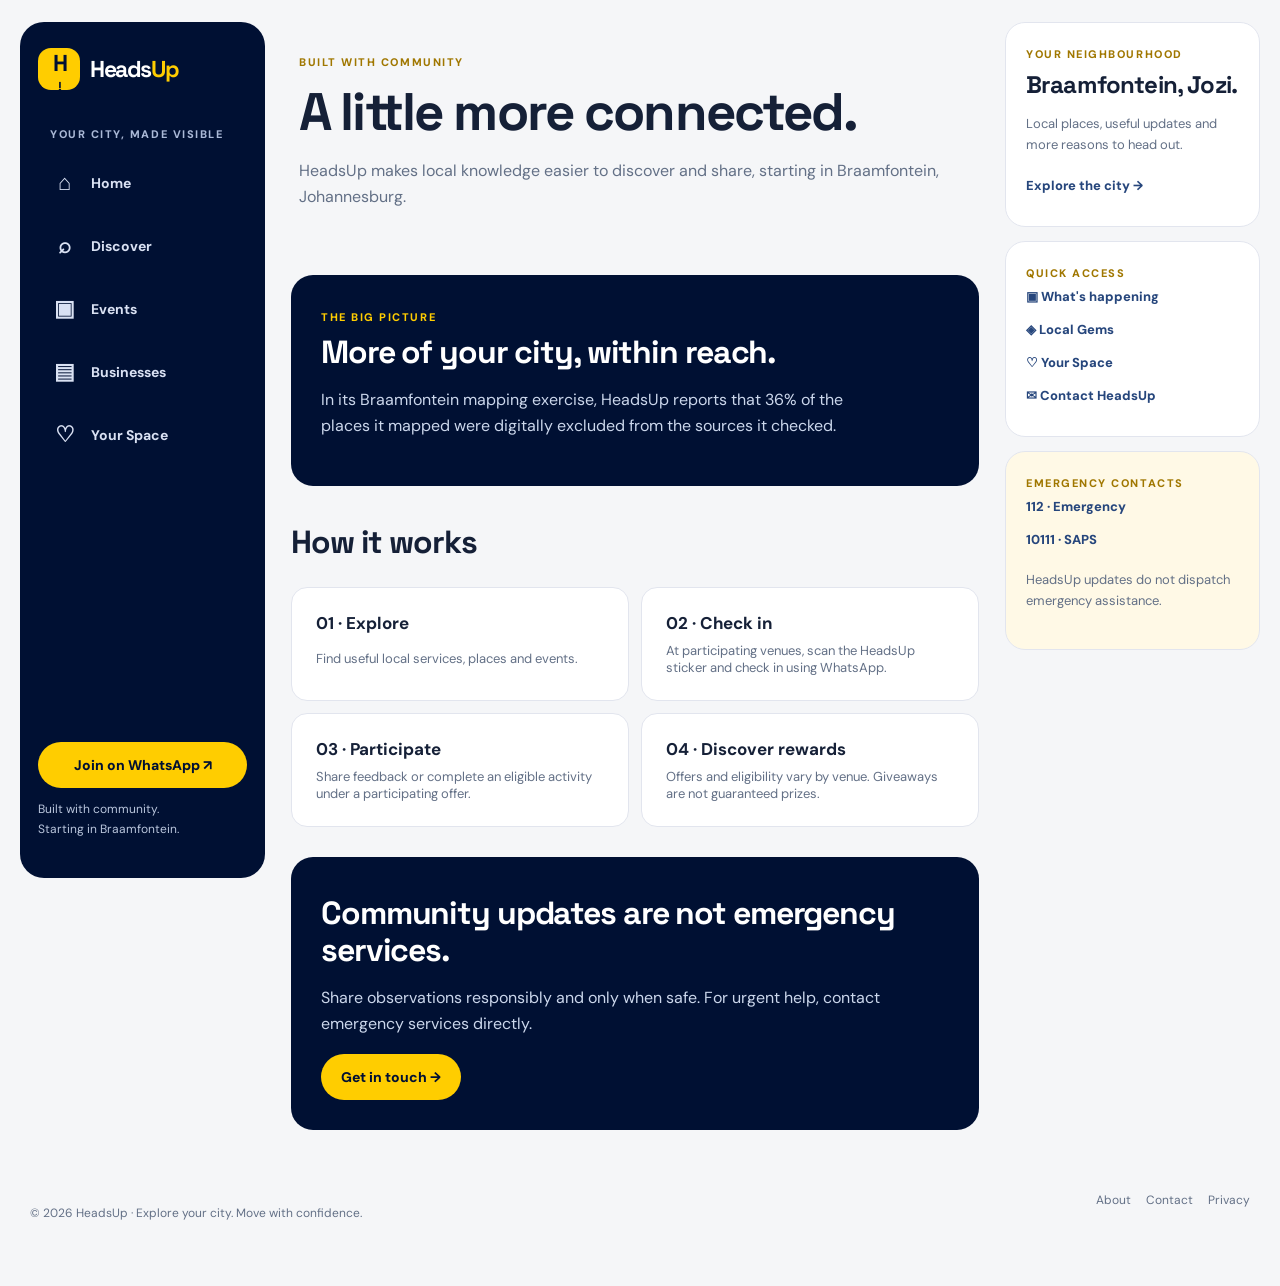
==== pages/about.html @ 60ba8fe4 "website initalisation" ====
<!doctype html><html lang="en-ZA"><head><meta charset="utf-8"><meta name="viewport" content="width=device-width,initial-scale=1,viewport-fit=cover"><meta name="theme-color" content="#001033"><meta name="description" content="HeadsUp community discovery in Braamfontein. Discover local places, events, specials and useful updates."><title>About · HeadsUp</title><link rel="stylesheet" href="../assets/css/styles.css"><link rel="manifest" href="../manifest.webmanifest"></head><body><header class="mobile-top"><a class="brand" href="../index.html"><span class="brand-mark">H<span>!</span></span><strong>Heads<span>Up</span></strong></a><a class="top-action" href="../pages/login.html">Sign in ↗</a></header><div class="app-shell"><aside class="sidebar"><a class="brand desktop-brand" href="../index.html"><span class="brand-mark">H<span>!</span></span><strong>Heads<span>Up</span></strong></a><p class="sidebar-label">YOUR CITY, MADE VISIBLE</p><nav class="side-nav"><a class="navitem " href="../index.html"><span class="navsym">⌂</span><span>Home</span></a><a class="navitem " href="../pages/discover.html"><span class="navsym">⌕</span><span>Discover</span></a><a class="navitem " href="../pages/events.html"><span class="navsym">▣</span><span>Events</span></a><a class="navitem " href="../pages/businesses.html"><span class="navsym">▤</span><span>Businesses</span></a><a class="navitem " href="../pages/favourites.html"><span class="navsym">♡</span><span>Your Space</span></a></nav><div class="sidebar-bottom"><a class="button yellow full" href="https://shr.pn/Website-Entry" target="_blank" rel="noopener">Join on WhatsApp ↗</a><p>Built with community.<br>Starting in Braamfontein.</p></div></aside><main class="main-content"><div class="page-heading"><span class="eyebrow">BUILT WITH COMMUNITY</span><h1>A little more connected.</h1><p>HeadsUp makes local knowledge easier to discover and share, starting in Braamfontein, Johannesburg.</p></div><div class="feature-panel"><span class="eyebrow">THE BIG PICTURE</span><h2>More of your city, within reach.</h2><p>In its Braamfontein mapping exercise, HeadsUp reports that 36% of the places it mapped were digitally excluded from the sources it checked.</p></div><div class="section-heading"><h2>How it works</h2></div><div class="tiles"><div><strong>01 · Explore</strong><span>Find useful local services, places and events.</span></div><div><strong>02 · Check in</strong><span>At participating venues, scan the HeadsUp sticker and check in using WhatsApp.</span></div><div><strong>03 · Participate</strong><span>Share feedback or complete an eligible activity under a participating offer.</span></div><div><strong>04 · Discover rewards</strong><span>Offers and eligibility vary by venue. Giveaways are not guaranteed prizes.</span></div></div><div class="feature-panel"><h2>Community updates are not emergency services.</h2><p>Share observations responsibly and only when safe. For urgent help, contact emergency services directly.</p><a class="button yellow" href="contact.html">Get in touch →</a></div></main><aside class="right-rail"><div class="rail-panel"><div class="rail-label">YOUR NEIGHBOURHOOD</div><h3>Braamfontein, Jozi.</h3><p>Local places, useful updates and more reasons to head out.</p><a href="../pages/discover.html">Explore the city →</a></div><div class="rail-panel"><div class="rail-label">QUICK ACCESS</div><a href="../pages/events.html">▣ What's happening</a><a href="../pages/businesses.html">◈ Local Gems</a><a href="../pages/favourites.html">♡ Your Space</a><a href="../pages/contact.html">✉ Contact HeadsUp</a></div><div class="rail-panel safety"><div class="rail-label">EMERGENCY CONTACTS</div><a href="tel:112">112 · Emergency</a><a href="tel:10111">10111 · SAPS</a><p>HeadsUp updates do not dispatch emergency assistance.</p></div></aside></div><footer class="site-footer"><p>© 2026 HeadsUp · Explore your city. Move with confidence.</p><div><a href="../pages/about.html">About</a><a href="../pages/contact.html">Contact</a><a href="https://www.notion.so/HeadsUp-Privacy-Policy-28924f808b7c8079958ee2883ee168be?source=copy_link" target="_blank" rel="noopener">Privacy</a></div></footer><nav class="bottom-nav" aria-label="Mobile navigation"><a class="" href="../index.html"><span>⌂</span><small>Home</small></a><a class="" href="../pages/discover.html"><span>⌕</span><small>Discover</small></a><a class="" href="../pages/events.html"><span>▣</span><small>Events</small></a><a class="" href="../pages/businesses.html"><span>▤</span><small>Businesses</small></a><a class="" href="../pages/favourites.html"><span>♡</span><small>Your Space</small></a></nav><script src="../assets/js/data.js" defer></script><script src="../assets/js/main.js" defer></script></body></html>
---- assets/css/styles.css ----
@import url('https://fonts.googleapis.com/css2?family=DM+Sans:wght@400;500;600;700&family=Space+Grotesk:wght@400;500;600;700&display=swap');
:root{--brand-primary:#001033;--brand-accent:#FFCD00;--font-heading:'Space Grotesk',sans-serif;--font-body:'DM Sans',sans-serif;--bg:#f5f6f8;--paper:#fff;--ink:#152037;--muted:#637086;--border:#e2e5ee;--radius:20px;--feed-max:780px}*{box-sizing:border-box}html{scroll-behavior:smooth}body{margin:0;background:var(--bg);color:var(--ink);font-family:var(--font-body)}a{color:inherit;text-decoration:none}button,input,textarea{font:inherit}button{cursor:pointer}h1,h2,h3{font-family:var(--font-heading);letter-spacing:-.035em}h1{font-size:clamp(2.4rem,5vw,4.4rem);line-height:1.08;margin:12px 0 18px}h2{font-size:clamp(1.45rem,2.6vw,2rem);line-height:1.16;margin:8px 0}h3{margin:8px 0}p{line-height:1.65}em{font-style:normal;color:#c38c00}.app-shell{display:grid;grid-template-columns:245px minmax(0,780px) 255px;gap:26px;max-width:1390px;margin:auto;padding:22px 20px;align-items:start}.sidebar,.right-rail{position:sticky;top:20px}.sidebar{background:var(--brand-primary);color:white;border-radius:24px;padding:26px 18px;min-height:calc(100vh - 44px);display:flex;flex-direction:column}.brand{display:flex;align-items:center;gap:10px;font-family:var(--font-heading);font-weight:700;font-size:23px;letter-spacing:-.06em}.brand strong span{color:var(--brand-accent)}.brand-mark{display:grid;place-items:center;width:42px;height:42px;border-radius:13px;background:var(--brand-accent);color:var(--brand-primary);font-size:23px;font-weight:800;letter-spacing:-.13em}.brand-mark span{font-size:13px}.sidebar-label,.eyebrow,.rail-label{font-size:11px;font-weight:800;letter-spacing:.14em;text-transform:uppercase}.sidebar-label{margin:35px 12px 12px;color:#aab9d7}.side-nav{display:grid;gap:8px}.navitem{display:flex;align-items:center;gap:13px;padding:13px;border-radius:13px;color:#d9e1f3;font-weight:700;font-size:14px}.navitem:hover,.navitem.active{background:#1d3155;color:white}.navsym{font-size:22px;min-width:27px;text-align:center}.sidebar-bottom{margin-top:auto}.sidebar-bottom p{color:#b9c6dd;font-size:12px}.button{display:inline-flex;align-items:center;justify-content:center;gap:8px;padding:13px 19px;border-radius:99px;font-weight:800;font-size:14px;border:1px solid transparent;max-width:100%;transition:transform .15s}.button:hover{transform:translateY(-2px)}.yellow{background:var(--brand-accent);color:var(--brand-primary)}.outline{border-color:#8796b8;color:inherit;background:transparent}.full{width:100%}.main-content{min-width:0}.page-intro{background:var(--brand-primary);color:white;border-radius:26px;padding:50px 42px;position:relative;overflow:hidden}.page-intro:after{content:'✳';position:absolute;right:-30px;top:-70px;font-size:260px;color:#ffffff0e;pointer-events:none}.page-intro>p{color:#d6dff1;max-width:560px}.page-intro .eyebrow{color:var(--brand-accent)}.page-intro em{color:var(--brand-accent)}.actions{display:flex;flex-wrap:wrap;gap:10px;margin-top:26px}.stats{display:grid;grid-template-columns:repeat(4,1fr);gap:10px;margin:14px 0 35px}.stats>div{background:white;border-radius:15px;padding:16px 10px;border:1px solid var(--border)}.stats strong{font:800 24px var(--font-heading);display:block}.stats span{font-size:11px;color:var(--muted)}.section-heading{display:flex;justify-content:space-between;align-items:end;gap:12px;margin:30px 0 18px}.section-heading a,.text-link,.rail-panel a{font-weight:800;font-size:13px;color:#26467c}.eyebrow{color:#a07700}.feed-grid{display:grid;grid-template-columns:repeat(2,minmax(0,1fr));gap:16px}.feed-card{background:white;border:1px solid var(--border);border-radius:var(--radius);overflow:hidden;box-shadow:0 5px 18px #0c1b3a08;min-width:0}.card-image{height:180px;position:relative;display:flex;align-items:center;justify-content:center;overflow:hidden}.art-0{background:linear-gradient(130deg,#c2d5ee,#476c9e)}.art-1{background:linear-gradient(120deg,#fae1a3,#cd893b)}.art-2{background:linear-gradient(135deg,#a7c9c0,#386a72)}.art-3{background:linear-gradient(130deg,#d8c8e3,#735e9e)}.image-monogram{font-size:120px;opacity:.2;color:white}.pill{position:absolute;bottom:12px;left:12px;background:#fffefa;color:var(--brand-primary);border-radius:99px;padding:7px 12px;font-size:11px;font-weight:800}.card-body{padding:19px}.card-body h3{font-size:20px;line-height:1.2}.card-body p{font-size:13px;color:var(--muted)}.card-actions{display:flex;align-items:center;justify-content:space-between;gap:8px;margin-top:15px}.link-button{background:var(--brand-primary);color:white;padding:10px 13px;border-radius:99px;font-size:12px;font-weight:800}.save-btn{border:1px solid var(--border);background:white;padding:10px;border-radius:99px;font-size:12px;font-weight:700}.feature-panel{margin:30px 0;background:var(--brand-primary);color:white;border-radius:22px;padding:30px}.feature-panel .eyebrow{color:var(--brand-accent)}.feature-panel p{color:#cbd7ec;max-width:560px}.tiles{display:grid;grid-template-columns:1fr 1fr;gap:12px}.tiles>a,.tiles>div{padding:24px;background:white;border-radius:16px;border:1px solid var(--border);display:grid;gap:8px}.tiles strong{font-size:17px}.tiles span{color:var(--muted);font-size:13px}.page-heading{padding:28px 8px 18px}.page-heading h1{font-size:clamp(2.2rem,5vw,3.3rem)}.page-heading p{color:var(--muted);max-width:650px}.search-row{display:flex;align-items:center;gap:12px;margin:20px 0}.search-input{display:flex;align-items:center;gap:12px;padding:13px 18px;background:white;border:1px solid var(--border);border-radius:16px;flex:1;font-size:23px}.search-input input{outline:none;border:none;width:100%;min-width:0;font-size:14px}.search-count{font-size:12px;color:var(--muted)}.chips{display:flex;gap:9px;overflow-x:auto;padding-bottom:15px;margin-bottom:10px}.chip{border:1px solid var(--border);background:white;color:var(--ink);font-size:13px;font-weight:800;padding:10px 16px;border-radius:99px;white-space:nowrap}.chip.active{background:var(--brand-primary);color:white}.right-rail{display:grid;gap:14px}.rail-panel{padding:24px 20px;border:1px solid var(--border);background:white;border-radius:20px}.rail-panel h3{font-size:24px}.rail-panel p{color:var(--muted);font-size:13px}.rail-panel a{display:block;padding:8px 0}.rail-label{color:#a07700}.rail-panel.safety{background:#fff9e6}.empty-state{text-align:center;background:white;border:1px solid var(--border);border-radius:24px;padding:70px 25px;margin-top:20px}.empty-state .button,.empty-state .text-link{margin:10px}.empty-icon{font-size:70px;color:#dfb420}.auth-wrap{min-height:75vh;display:grid;place-items:center}.auth-card{width:min(100%,480px);padding:40px;background:white;border-radius:25px;border:1px solid var(--border)}.auth-card h1{font-size:32px}.auth-card p,.auth-card small{color:var(--muted)}.auth-card form{display:grid;gap:13px;margin:30px 0}.auth-card label,.form-panel label{font-size:13px;font-weight:800}.phone-field{display:flex;border:1px solid var(--border);border-radius:10px;overflow:hidden;align-items:center}.phone-field span{padding:12px;background:#f1f3f7}.phone-field input{border:0;min-width:0;flex:1;padding:12px;outline:none}.contact-layout{display:grid;grid-template-columns:1.5fr 1fr;gap:20px}.form-panel,.contact-aside{background:white;border-radius:20px;padding:25px;border:1px solid var(--border)}.form-panel form{display:grid;gap:18px}.form-panel label{display:grid;gap:7px}.form-panel input,.form-panel textarea{border:1px solid var(--border);border-radius:10px;padding:13px;width:100%}.contact-aside p{color:var(--muted)}.contact-aside>a{display:flex;margin-top:20px}.form-status{font-size:13px;color:#43516b}.site-footer{max-width:1390px;margin:auto;padding:10px 30px 50px;display:flex;justify-content:space-between;gap:15px;font-size:12px;color:var(--muted)}.site-footer a{margin-left:15px}.mobile-top,.bottom-nav{display:none}[hidden]{display:none!important}@media(max-width:1200px){.app-shell{grid-template-columns:210px minmax(0,1fr)}.right-rail{display:none}}@media(max-width:760px){.app-shell{display:block;padding:0 0 85px}.sidebar{display:none}.mobile-top{display:flex;align-items:center;justify-content:space-between;background:white;padding:12px 17px;border-bottom:1px solid var(--border);position:sticky;top:0;z-index:20}.mobile-top .brand{font-size:21px}.mobile-top .brand-mark{width:35px;height:35px;font-size:18px}.top-action{font-size:12px;font-weight:800;color:#1c3a66}.main-content{padding:0 14px}.page-intro{padding:36px 23px;border-radius:0 0 20px 20px;margin:0 -14px}.page-intro h1{font-size:43px}.stats{grid-template-columns:repeat(2,1fr)}.feed-grid{grid-template-columns:1fr}.card-image{height:210px}.right-rail{display:none}.bottom-nav{display:flex;position:fixed;bottom:0;left:0;right:0;background:white;border-top:1px solid var(--border);padding:9px 5px max(9px,env(safe-area-inset-bottom));z-index:30;justify-content:space-around;box-shadow:0 -6px 28px #0010330c}.bottom-nav a{display:flex;flex-direction:column;align-items:center;gap:4px;min-width:56px;color:#6e7890}.bottom-nav a span{font-size:23px;line-height:24px}.bottom-nav a small{font-size:10px;font-weight:800}.bottom-nav a.active{color:var(--brand-primary)}.bottom-nav a.active span{color:#a17700}.site-footer{padding:24px 16px 110px;display:block}.site-footer a{margin:0 14px 0 0}.contact-layout{grid-template-columns:1fr}.tiles{grid-template-columns:1fr}.section-heading{align-items:start}.section-heading h2{font-size:22px}}@media(max-width:380px){.page-intro h1{font-size:35px}.card-image{height:175px}.page-intro{padding:26px 20px}.stats strong{font-size:22px}}
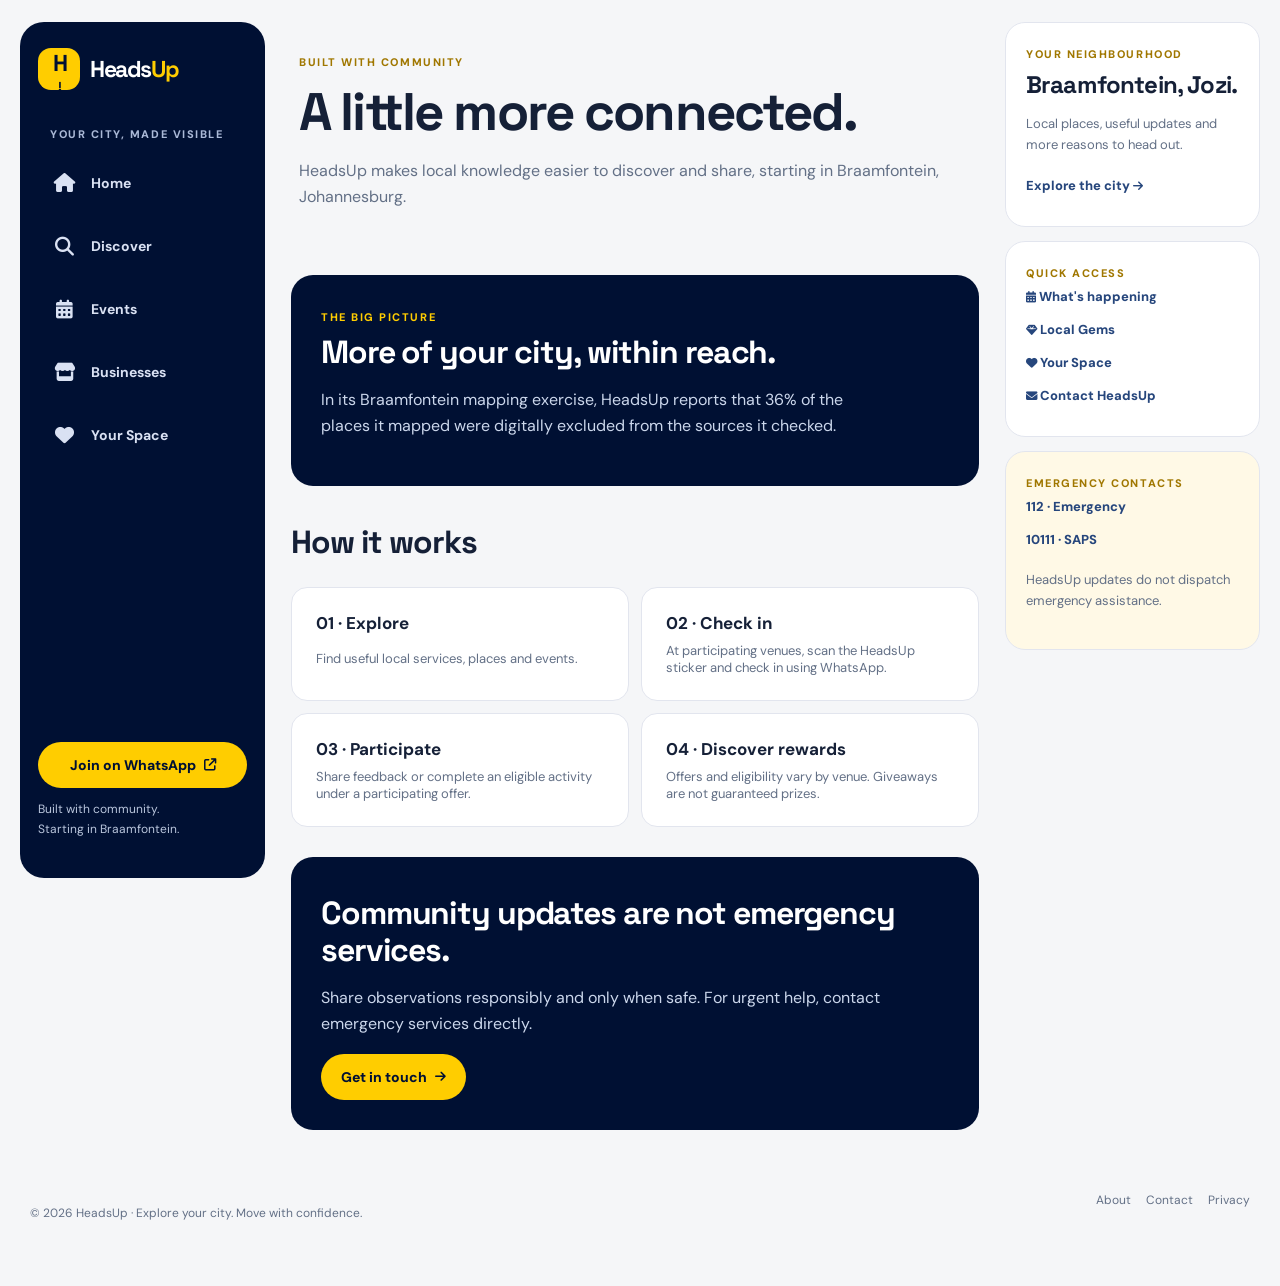
==== commit 485c1f51: "update icons on website for mobile" ====
--- a/pages/about.html
+++ b/pages/about.html
@@ -1 +1 @@
-<!doctype html><html lang="en-ZA"><head><meta charset="utf-8"><meta name="viewport" content="width=device-width,initial-scale=1,viewport-fit=cover"><meta name="theme-color" content="#001033"><meta name="description" content="HeadsUp community discovery in Braamfontein. Discover local places, events, specials and useful updates."><title>About · HeadsUp</title><link rel="stylesheet" href="../assets/css/styles.css"><link rel="manifest" href="../manifest.webmanifest"></head><body><header class="mobile-top"><a class="brand" href="../index.html"><span class="brand-mark">H<span>!</span></span><strong>Heads<span>Up</span></strong></a><a class="top-action" href="../pages/login.html">Sign in ↗</a></header><div class="app-shell"><aside class="sidebar"><a class="brand desktop-brand" href="../index.html"><span class="brand-mark">H<span>!</span></span><strong>Heads<span>Up</span></strong></a><p class="sidebar-label">YOUR CITY, MADE VISIBLE</p><nav class="side-nav"><a class="navitem " href="../index.html"><span class="navsym">⌂</span><span>Home</span></a><a class="navitem " href="../pages/discover.html"><span class="navsym">⌕</span><span>Discover</span></a><a class="navitem " href="../pages/events.html"><span class="navsym">▣</span><span>Events</span></a><a class="navitem " href="../pages/businesses.html"><span class="navsym">▤</span><span>Businesses</span></a><a class="navitem " href="../pages/favourites.html"><span class="navsym">♡</span><span>Your Space</span></a></nav><div class="sidebar-bottom"><a class="button yellow full" href="https://shr.pn/Website-Entry" target="_blank" rel="noopener">Join on WhatsApp ↗</a><p>Built with community.<br>Starting in Braamfontein.</p></div></aside><main class="main-content"><div class="page-heading"><span class="eyebrow">BUILT WITH COMMUNITY</span><h1>A little more connected.</h1><p>HeadsUp makes local knowledge easier to discover and share, starting in Braamfontein, Johannesburg.</p></div><div class="feature-panel"><span class="eyebrow">THE BIG PICTURE</span><h2>More of your city, within reach.</h2><p>In its Braamfontein mapping exercise, HeadsUp reports that 36% of the places it mapped were digitally excluded from the sources it checked.</p></div><div class="section-heading"><h2>How it works</h2></div><div class="tiles"><div><strong>01 · Explore</strong><span>Find useful local services, places and events.</span></div><div><strong>02 · Check in</strong><span>At participating venues, scan the HeadsUp sticker and check in using WhatsApp.</span></div><div><strong>03 · Participate</strong><span>Share feedback or complete an eligible activity under a participating offer.</span></div><div><strong>04 · Discover rewards</strong><span>Offers and eligibility vary by venue. Giveaways are not guaranteed prizes.</span></div></div><div class="feature-panel"><h2>Community updates are not emergency services.</h2><p>Share observations responsibly and only when safe. For urgent help, contact emergency services directly.</p><a class="button yellow" href="contact.html">Get in touch →</a></div></main><aside class="right-rail"><div class="rail-panel"><div class="rail-label">YOUR NEIGHBOURHOOD</div><h3>Braamfontein, Jozi.</h3><p>Local places, useful updates and more reasons to head out.</p><a href="../pages/discover.html">Explore the city →</a></div><div class="rail-panel"><div class="rail-label">QUICK ACCESS</div><a href="../pages/events.html">▣ What's happening</a><a href="../pages/businesses.html">◈ Local Gems</a><a href="../pages/favourites.html">♡ Your Space</a><a href="../pages/contact.html">✉ Contact HeadsUp</a></div><div class="rail-panel safety"><div class="rail-label">EMERGENCY CONTACTS</div><a href="tel:112">112 · Emergency</a><a href="tel:10111">10111 · SAPS</a><p>HeadsUp updates do not dispatch emergency assistance.</p></div></aside></div><footer class="site-footer"><p>© 2026 HeadsUp · Explore your city. Move with confidence.</p><div><a href="../pages/about.html">About</a><a href="../pages/contact.html">Contact</a><a href="https://www.notion.so/HeadsUp-Privacy-Policy-28924f808b7c8079958ee2883ee168be?source=copy_link" target="_blank" rel="noopener">Privacy</a></div></footer><nav class="bottom-nav" aria-label="Mobile navigation"><a class="" href="../index.html"><span>⌂</span><small>Home</small></a><a class="" href="../pages/discover.html"><span>⌕</span><small>Discover</small></a><a class="" href="../pages/events.html"><span>▣</span><small>Events</small></a><a class="" href="../pages/businesses.html"><span>▤</span><small>Businesses</small></a><a class="" href="../pages/favourites.html"><span>♡</span><small>Your Space</small></a></nav><script src="../assets/js/data.js" defer></script><script src="../assets/js/main.js" defer></script></body></html>+<!doctype html><html lang="en-ZA"><head><meta charset="utf-8"><meta name="viewport" content="width=device-width,initial-scale=1,viewport-fit=cover"><meta name="theme-color" content="#001033"><meta name="description" content="HeadsUp community discovery in Braamfontein. Discover local places, events, specials and useful updates."><title>About · HeadsUp</title><link rel="stylesheet" href="../assets/css/styles.css"><link rel="manifest" href="../manifest.webmanifest"><link rel="stylesheet" href="https://cdnjs.cloudflare.com/ajax/libs/font-awesome/6.7.2/css/all.min.css"></head><body><header class="mobile-top"><a class="brand" href="../index.html"><span class="brand-mark">H<span>!</span></span><strong>Heads<span>Up</span></strong></a><a class="top-action" href="../pages/login.html">Sign in <i class="fa-solid fa-arrow-up-right-from-square" aria-hidden="true"></i></a></header><div class="app-shell"><aside class="sidebar"><a class="brand desktop-brand" href="../index.html"><span class="brand-mark">H<span>!</span></span><strong>Heads<span>Up</span></strong></a><p class="sidebar-label">YOUR CITY, MADE VISIBLE</p><nav class="side-nav"><a class="navitem " href="../index.html"><span class="navsym"><i class="fa-solid fa-house" aria-hidden="true"></i></span><span>Home</span></a><a class="navitem " href="../pages/discover.html"><span class="navsym"><i class="fa-solid fa-magnifying-glass" aria-hidden="true"></i></span><span>Discover</span></a><a class="navitem " href="../pages/events.html"><span class="navsym"><i class="fa-solid fa-calendar-days" aria-hidden="true"></i></span><span>Events</span></a><a class="navitem " href="../pages/businesses.html"><span class="navsym"><i class="fa-solid fa-store" aria-hidden="true"></i></span><span>Businesses</span></a><a class="navitem " href="../pages/favourites.html"><span class="navsym"><i class="fa-solid fa-heart" aria-hidden="true"></i></span><span>Your Space</span></a></nav><div class="sidebar-bottom"><a class="button yellow full" href="https://shr.pn/Website-Entry" target="_blank" rel="noopener">Join on WhatsApp <i class="fa-solid fa-arrow-up-right-from-square" aria-hidden="true"></i></a><p>Built with community.<br>Starting in Braamfontein.</p></div></aside><main class="main-content"><div class="page-heading"><span class="eyebrow">BUILT WITH COMMUNITY</span><h1>A little more connected.</h1><p>HeadsUp makes local knowledge easier to discover and share, starting in Braamfontein, Johannesburg.</p></div><div class="feature-panel"><span class="eyebrow">THE BIG PICTURE</span><h2>More of your city, within reach.</h2><p>In its Braamfontein mapping exercise, HeadsUp reports that 36% of the places it mapped were digitally excluded from the sources it checked.</p></div><div class="section-heading"><h2>How it works</h2></div><div class="tiles"><div><strong>01 · Explore</strong><span>Find useful local services, places and events.</span></div><div><strong>02 · Check in</strong><span>At participating venues, scan the HeadsUp sticker and check in using WhatsApp.</span></div><div><strong>03 · Participate</strong><span>Share feedback or complete an eligible activity under a participating offer.</span></div><div><strong>04 · Discover rewards</strong><span>Offers and eligibility vary by venue. Giveaways are not guaranteed prizes.</span></div></div><div class="feature-panel"><h2>Community updates are not emergency services.</h2><p>Share observations responsibly and only when safe. For urgent help, contact emergency services directly.</p><a class="button yellow" href="contact.html">Get in touch <i class="fa-solid fa-arrow-right" aria-hidden="true"></i></a></div></main><aside class="right-rail"><div class="rail-panel"><div class="rail-label">YOUR NEIGHBOURHOOD</div><h3>Braamfontein, Jozi.</h3><p>Local places, useful updates and more reasons to head out.</p><a href="../pages/discover.html">Explore the city <i class="fa-solid fa-arrow-right" aria-hidden="true"></i></a></div><div class="rail-panel"><div class="rail-label">QUICK ACCESS</div><a href="../pages/events.html"><i class="fa-solid fa-calendar-days" aria-hidden="true"></i> What's happening</a><a href="../pages/businesses.html"><i class="fa-solid fa-gem" aria-hidden="true"></i> Local Gems</a><a href="../pages/favourites.html"><i class="fa-solid fa-heart" aria-hidden="true"></i> Your Space</a><a href="../pages/contact.html"><i class="fa-solid fa-envelope" aria-hidden="true"></i> Contact HeadsUp</a></div><div class="rail-panel safety"><div class="rail-label">EMERGENCY CONTACTS</div><a href="tel:112">112 · Emergency</a><a href="tel:10111">10111 · SAPS</a><p>HeadsUp updates do not dispatch emergency assistance.</p></div></aside></div><footer class="site-footer"><p>© 2026 HeadsUp · Explore your city. Move with confidence.</p><div><a href="../pages/about.html">About</a><a href="../pages/contact.html">Contact</a><a href="https://www.notion.so/HeadsUp-Privacy-Policy-28924f808b7c8079958ee2883ee168be?source=copy_link" target="_blank" rel="noopener">Privacy</a></div></footer><nav class="bottom-nav" aria-label="Mobile navigation"><a class="" href="../index.html"><span><i class="fa-solid fa-house" aria-hidden="true"></i></span><small>Home</small></a><a class="" href="../pages/discover.html"><span><i class="fa-solid fa-magnifying-glass" aria-hidden="true"></i></span><small>Discover</small></a><a class="" href="../pages/events.html"><span><i class="fa-solid fa-calendar-days" aria-hidden="true"></i></span><small>Events</small></a><a class="" href="../pages/businesses.html"><span><i class="fa-solid fa-store" aria-hidden="true"></i></span><small>Businesses</small></a><a class="" href="../pages/favourites.html"><span><i class="fa-solid fa-heart" aria-hidden="true"></i></span><small>Your Space</small></a></nav><script src="../assets/js/data.js" defer></script><script src="../assets/js/main.js" defer></script></body></html>
--- a/assets/css/styles.css
+++ b/assets/css/styles.css
@@ -1,2 +1,6 @@
 @import url('https://fonts.googleapis.com/css2?family=DM+Sans:wght@400;500;600;700&family=Space+Grotesk:wght@400;500;600;700&display=swap');
-:root{--brand-primary:#001033;--brand-accent:#FFCD00;--font-heading:'Space Grotesk',sans-serif;--font-body:'DM Sans',sans-serif;--bg:#f5f6f8;--paper:#fff;--ink:#152037;--muted:#637086;--border:#e2e5ee;--radius:20px;--feed-max:780px}*{box-sizing:border-box}html{scroll-behavior:smooth}body{margin:0;background:var(--bg);color:var(--ink);font-family:var(--font-body)}a{color:inherit;text-decoration:none}button,input,textarea{font:inherit}button{cursor:pointer}h1,h2,h3{font-family:var(--font-heading);letter-spacing:-.035em}h1{font-size:clamp(2.4rem,5vw,4.4rem);line-height:1.08;margin:12px 0 18px}h2{font-size:clamp(1.45rem,2.6vw,2rem);line-height:1.16;margin:8px 0}h3{margin:8px 0}p{line-height:1.65}em{font-style:normal;color:#c38c00}.app-shell{display:grid;grid-template-columns:245px minmax(0,780px) 255px;gap:26px;max-width:1390px;margin:auto;padding:22px 20px;align-items:start}.sidebar,.right-rail{position:sticky;top:20px}.sidebar{background:var(--brand-primary);color:white;border-radius:24px;padding:26px 18px;min-height:calc(100vh - 44px);display:flex;flex-direction:column}.brand{display:flex;align-items:center;gap:10px;font-family:var(--font-heading);font-weight:700;font-size:23px;letter-spacing:-.06em}.brand strong span{color:var(--brand-accent)}.brand-mark{display:grid;place-items:center;width:42px;height:42px;border-radius:13px;background:var(--brand-accent);color:var(--brand-primary);font-size:23px;font-weight:800;letter-spacing:-.13em}.brand-mark span{font-size:13px}.sidebar-label,.eyebrow,.rail-label{font-size:11px;font-weight:800;letter-spacing:.14em;text-transform:uppercase}.sidebar-label{margin:35px 12px 12px;color:#aab9d7}.side-nav{display:grid;gap:8px}.navitem{display:flex;align-items:center;gap:13px;padding:13px;border-radius:13px;color:#d9e1f3;font-weight:700;font-size:14px}.navitem:hover,.navitem.active{background:#1d3155;color:white}.navsym{font-size:22px;min-width:27px;text-align:center}.sidebar-bottom{margin-top:auto}.sidebar-bottom p{color:#b9c6dd;font-size:12px}.button{display:inline-flex;align-items:center;justify-content:center;gap:8px;padding:13px 19px;border-radius:99px;font-weight:800;font-size:14px;border:1px solid transparent;max-width:100%;transition:transform .15s}.button:hover{transform:translateY(-2px)}.yellow{background:var(--brand-accent);color:var(--brand-primary)}.outline{border-color:#8796b8;color:inherit;background:transparent}.full{width:100%}.main-content{min-width:0}.page-intro{background:var(--brand-primary);color:white;border-radius:26px;padding:50px 42px;position:relative;overflow:hidden}.page-intro:after{content:'✳';position:absolute;right:-30px;top:-70px;font-size:260px;color:#ffffff0e;pointer-events:none}.page-intro>p{color:#d6dff1;max-width:560px}.page-intro .eyebrow{color:var(--brand-accent)}.page-intro em{color:var(--brand-accent)}.actions{display:flex;flex-wrap:wrap;gap:10px;margin-top:26px}.stats{display:grid;grid-template-columns:repeat(4,1fr);gap:10px;margin:14px 0 35px}.stats>div{background:white;border-radius:15px;padding:16px 10px;border:1px solid var(--border)}.stats strong{font:800 24px var(--font-heading);display:block}.stats span{font-size:11px;color:var(--muted)}.section-heading{display:flex;justify-content:space-between;align-items:end;gap:12px;margin:30px 0 18px}.section-heading a,.text-link,.rail-panel a{font-weight:800;font-size:13px;color:#26467c}.eyebrow{color:#a07700}.feed-grid{display:grid;grid-template-columns:repeat(2,minmax(0,1fr));gap:16px}.feed-card{background:white;border:1px solid var(--border);border-radius:var(--radius);overflow:hidden;box-shadow:0 5px 18px #0c1b3a08;min-width:0}.card-image{height:180px;position:relative;display:flex;align-items:center;justify-content:center;overflow:hidden}.art-0{background:linear-gradient(130deg,#c2d5ee,#476c9e)}.art-1{background:linear-gradient(120deg,#fae1a3,#cd893b)}.art-2{background:linear-gradient(135deg,#a7c9c0,#386a72)}.art-3{background:linear-gradient(130deg,#d8c8e3,#735e9e)}.image-monogram{font-size:120px;opacity:.2;color:white}.pill{position:absolute;bottom:12px;left:12px;background:#fffefa;color:var(--brand-primary);border-radius:99px;padding:7px 12px;font-size:11px;font-weight:800}.card-body{padding:19px}.card-body h3{font-size:20px;line-height:1.2}.card-body p{font-size:13px;color:var(--muted)}.card-actions{display:flex;align-items:center;justify-content:space-between;gap:8px;margin-top:15px}.link-button{background:var(--brand-primary);color:white;padding:10px 13px;border-radius:99px;font-size:12px;font-weight:800}.save-btn{border:1px solid var(--border);background:white;padding:10px;border-radius:99px;font-size:12px;font-weight:700}.feature-panel{margin:30px 0;background:var(--brand-primary);color:white;border-radius:22px;padding:30px}.feature-panel .eyebrow{color:var(--brand-accent)}.feature-panel p{color:#cbd7ec;max-width:560px}.tiles{display:grid;grid-template-columns:1fr 1fr;gap:12px}.tiles>a,.tiles>div{padding:24px;background:white;border-radius:16px;border:1px solid var(--border);display:grid;gap:8px}.tiles strong{font-size:17px}.tiles span{color:var(--muted);font-size:13px}.page-heading{padding:28px 8px 18px}.page-heading h1{font-size:clamp(2.2rem,5vw,3.3rem)}.page-heading p{color:var(--muted);max-width:650px}.search-row{display:flex;align-items:center;gap:12px;margin:20px 0}.search-input{display:flex;align-items:center;gap:12px;padding:13px 18px;background:white;border:1px solid var(--border);border-radius:16px;flex:1;font-size:23px}.search-input input{outline:none;border:none;width:100%;min-width:0;font-size:14px}.search-count{font-size:12px;color:var(--muted)}.chips{display:flex;gap:9px;overflow-x:auto;padding-bottom:15px;margin-bottom:10px}.chip{border:1px solid var(--border);background:white;color:var(--ink);font-size:13px;font-weight:800;padding:10px 16px;border-radius:99px;white-space:nowrap}.chip.active{background:var(--brand-primary);color:white}.right-rail{display:grid;gap:14px}.rail-panel{padding:24px 20px;border:1px solid var(--border);background:white;border-radius:20px}.rail-panel h3{font-size:24px}.rail-panel p{color:var(--muted);font-size:13px}.rail-panel a{display:block;padding:8px 0}.rail-label{color:#a07700}.rail-panel.safety{background:#fff9e6}.empty-state{text-align:center;background:white;border:1px solid var(--border);border-radius:24px;padding:70px 25px;margin-top:20px}.empty-state .button,.empty-state .text-link{margin:10px}.empty-icon{font-size:70px;color:#dfb420}.auth-wrap{min-height:75vh;display:grid;place-items:center}.auth-card{width:min(100%,480px);padding:40px;background:white;border-radius:25px;border:1px solid var(--border)}.auth-card h1{font-size:32px}.auth-card p,.auth-card small{color:var(--muted)}.auth-card form{display:grid;gap:13px;margin:30px 0}.auth-card label,.form-panel label{font-size:13px;font-weight:800}.phone-field{display:flex;border:1px solid var(--border);border-radius:10px;overflow:hidden;align-items:center}.phone-field span{padding:12px;background:#f1f3f7}.phone-field input{border:0;min-width:0;flex:1;padding:12px;outline:none}.contact-layout{display:grid;grid-template-columns:1.5fr 1fr;gap:20px}.form-panel,.contact-aside{background:white;border-radius:20px;padding:25px;border:1px solid var(--border)}.form-panel form{display:grid;gap:18px}.form-panel label{display:grid;gap:7px}.form-panel input,.form-panel textarea{border:1px solid var(--border);border-radius:10px;padding:13px;width:100%}.contact-aside p{color:var(--muted)}.contact-aside>a{display:flex;margin-top:20px}.form-status{font-size:13px;color:#43516b}.site-footer{max-width:1390px;margin:auto;padding:10px 30px 50px;display:flex;justify-content:space-between;gap:15px;font-size:12px;color:var(--muted)}.site-footer a{margin-left:15px}.mobile-top,.bottom-nav{display:none}[hidden]{display:none!important}@media(max-width:1200px){.app-shell{grid-template-columns:210px minmax(0,1fr)}.right-rail{display:none}}@media(max-width:760px){.app-shell{display:block;padding:0 0 85px}.sidebar{display:none}.mobile-top{display:flex;align-items:center;justify-content:space-between;background:white;padding:12px 17px;border-bottom:1px solid var(--border);position:sticky;top:0;z-index:20}.mobile-top .brand{font-size:21px}.mobile-top .brand-mark{width:35px;height:35px;font-size:18px}.top-action{font-size:12px;font-weight:800;color:#1c3a66}.main-content{padding:0 14px}.page-intro{padding:36px 23px;border-radius:0 0 20px 20px;margin:0 -14px}.page-intro h1{font-size:43px}.stats{grid-template-columns:repeat(2,1fr)}.feed-grid{grid-template-columns:1fr}.card-image{height:210px}.right-rail{display:none}.bottom-nav{display:flex;position:fixed;bottom:0;left:0;right:0;background:white;border-top:1px solid var(--border);padding:9px 5px max(9px,env(safe-area-inset-bottom));z-index:30;justify-content:space-around;box-shadow:0 -6px 28px #0010330c}.bottom-nav a{display:flex;flex-direction:column;align-items:center;gap:4px;min-width:56px;color:#6e7890}.bottom-nav a span{font-size:23px;line-height:24px}.bottom-nav a small{font-size:10px;font-weight:800}.bottom-nav a.active{color:var(--brand-primary)}.bottom-nav a.active span{color:#a17700}.site-footer{padding:24px 16px 110px;display:block}.site-footer a{margin:0 14px 0 0}.contact-layout{grid-template-columns:1fr}.tiles{grid-template-columns:1fr}.section-heading{align-items:start}.section-heading h2{font-size:22px}}@media(max-width:380px){.page-intro h1{font-size:35px}.card-image{height:175px}.page-intro{padding:26px 20px}.stats strong{font-size:22px}}+:root{--brand-primary:#001033;--brand-accent:#FFCD00;--font-heading:'Space Grotesk',sans-serif;--font-body:'DM Sans',sans-serif;--bg:#f5f6f8;--paper:#fff;--ink:#152037;--muted:#637086;--border:#e2e5ee;--radius:20px;--feed-max:780px}*{box-sizing:border-box}html{scroll-behavior:smooth}body{margin:0;background:var(--bg);color:var(--ink);font-family:var(--font-body)}a{color:inherit;text-decoration:none}button,input,textarea{font:inherit}button{cursor:pointer}h1,h2,h3{font-family:var(--font-heading);letter-spacing:-.035em}h1{font-size:clamp(2.4rem,5vw,4.4rem);line-height:1.08;margin:12px 0 18px}h2{font-size:clamp(1.45rem,2.6vw,2rem);line-height:1.16;margin:8px 0}h3{margin:8px 0}p{line-height:1.65}em{font-style:normal;color:#c38c00}.app-shell{display:grid;grid-template-columns:245px minmax(0,780px) 255px;gap:26px;max-width:1390px;margin:auto;padding:22px 20px;align-items:start}.sidebar,.right-rail{position:sticky;top:20px}.sidebar{background:var(--brand-primary);color:white;border-radius:24px;padding:26px 18px;min-height:calc(100vh - 44px);display:flex;flex-direction:column}.brand{display:flex;align-items:center;gap:10px;font-family:var(--font-heading);font-weight:700;font-size:23px;letter-spacing:-.06em}.brand strong span{color:var(--brand-accent)}.brand-mark{display:grid;place-items:center;width:42px;height:42px;border-radius:13px;background:var(--brand-accent);color:var(--brand-primary);font-size:23px;font-weight:800;letter-spacing:-.13em}.brand-mark span{font-size:13px}.sidebar-label,.eyebrow,.rail-label{font-size:11px;font-weight:800;letter-spacing:.14em;text-transform:uppercase}.sidebar-label{margin:35px 12px 12px;color:#aab9d7}.side-nav{display:grid;gap:8px}.navitem{display:flex;align-items:center;gap:13px;padding:13px;border-radius:13px;color:#d9e1f3;font-weight:700;font-size:14px}.navitem:hover,.navitem.active{background:#1d3155;color:white}.navsym{font-size:22px;min-width:27px;text-align:center}.sidebar-bottom{margin-top:auto}.sidebar-bottom p{color:#b9c6dd;font-size:12px}.button{display:inline-flex;align-items:center;justify-content:center;gap:8px;padding:13px 19px;border-radius:99px;font-weight:800;font-size:14px;border:1px solid transparent;max-width:100%;transition:transform .15s}.button:hover{transform:translateY(-2px)}.yellow{background:var(--brand-accent);color:var(--brand-primary)}.outline{border-color:#8796b8;color:inherit;background:transparent}.full{width:100%}.main-content{min-width:0}.page-intro{background:var(--brand-primary);color:white;border-radius:26px;padding:50px 42px;position:relative;overflow:hidden}.page-intro:after{content:'';position:absolute;width:225px;height:225px;right:-115px;top:-115px;border:34px solid rgba(255,205,0,.10);border-radius:50%;pointer-events:none;z-index:0}.page-intro>*{position:relative;z-index:1}.page-intro>p{color:#d6dff1;max-width:560px}.page-intro .eyebrow{color:var(--brand-accent)}.page-intro em{color:var(--brand-accent)}.actions{display:flex;flex-wrap:wrap;gap:10px;margin-top:26px}.stats{display:grid;grid-template-columns:repeat(4,1fr);gap:10px;margin:14px 0 35px}.stats>div{background:white;border-radius:15px;padding:16px 10px;border:1px solid var(--border)}.stats strong{font:800 24px var(--font-heading);display:block}.stats span{font-size:11px;color:var(--muted)}.section-heading{display:flex;justify-content:space-between;align-items:end;gap:12px;margin:30px 0 18px}.section-heading a,.text-link,.rail-panel a{font-weight:800;font-size:13px;color:#26467c}.eyebrow{color:#a07700}.feed-grid{display:grid;grid-template-columns:repeat(2,minmax(0,1fr));gap:16px}.feed-card{background:white;border:1px solid var(--border);border-radius:var(--radius);overflow:hidden;box-shadow:0 5px 18px #0c1b3a08;min-width:0}.card-image{height:180px;position:relative;display:flex;align-items:center;justify-content:center;overflow:hidden}.art-0{background:linear-gradient(130deg,#c2d5ee,#476c9e)}.art-1{background:linear-gradient(120deg,#fae1a3,#cd893b)}.art-2{background:linear-gradient(135deg,#a7c9c0,#386a72)}.art-3{background:linear-gradient(130deg,#d8c8e3,#735e9e)}.image-monogram{font-size:120px;opacity:.2;color:white}.pill{position:absolute;bottom:12px;left:12px;background:#fffefa;color:var(--brand-primary);border-radius:99px;padding:7px 12px;font-size:11px;font-weight:800}.card-body{padding:19px}.card-body h3{font-size:20px;line-height:1.2}.card-body p{font-size:13px;color:var(--muted)}.card-actions{display:flex;align-items:center;justify-content:space-between;gap:8px;margin-top:15px}.link-button{background:var(--brand-primary);color:white;padding:10px 13px;border-radius:99px;font-size:12px;font-weight:800}.save-btn{border:1px solid var(--border);background:white;padding:10px;border-radius:99px;font-size:12px;font-weight:700}.feature-panel{margin:30px 0;background:var(--brand-primary);color:white;border-radius:22px;padding:30px}.feature-panel .eyebrow{color:var(--brand-accent)}.feature-panel p{color:#cbd7ec;max-width:560px}.tiles{display:grid;grid-template-columns:1fr 1fr;gap:12px}.tiles>a,.tiles>div{padding:24px;background:white;border-radius:16px;border:1px solid var(--border);display:grid;gap:8px}.tiles strong{font-size:17px}.tiles span{color:var(--muted);font-size:13px}.page-heading{padding:28px 8px 18px}.page-heading h1{font-size:clamp(2.2rem,5vw,3.3rem)}.page-heading p{color:var(--muted);max-width:650px}.search-row{display:flex;align-items:center;gap:12px;margin:20px 0}.search-input{display:flex;align-items:center;gap:12px;padding:13px 18px;background:white;border:1px solid var(--border);border-radius:16px;flex:1;font-size:23px}.search-input input{outline:none;border:none;width:100%;min-width:0;font-size:14px}.search-count{font-size:12px;color:var(--muted)}.chips{display:flex;gap:9px;overflow-x:auto;padding-bottom:15px;margin-bottom:10px}.chip{border:1px solid var(--border);background:white;color:var(--ink);font-size:13px;font-weight:800;padding:10px 16px;border-radius:99px;white-space:nowrap}.chip.active{background:var(--brand-primary);color:white}.right-rail{display:grid;gap:14px}.rail-panel{padding:24px 20px;border:1px solid var(--border);background:white;border-radius:20px}.rail-panel h3{font-size:24px}.rail-panel p{color:var(--muted);font-size:13px}.rail-panel a{display:block;padding:8px 0}.rail-label{color:#a07700}.rail-panel.safety{background:#fff9e6}.empty-state{text-align:center;background:white;border:1px solid var(--border);border-radius:24px;padding:70px 25px;margin-top:20px}.empty-state .button,.empty-state .text-link{margin:10px}.empty-icon{font-size:70px;color:#dfb420}.auth-wrap{min-height:75vh;display:grid;place-items:center}.auth-card{width:min(100%,480px);padding:40px;background:white;border-radius:25px;border:1px solid var(--border)}.auth-card h1{font-size:32px}.auth-card p,.auth-card small{color:var(--muted)}.auth-card form{display:grid;gap:13px;margin:30px 0}.auth-card label,.form-panel label{font-size:13px;font-weight:800}.phone-field{display:flex;border:1px solid var(--border);border-radius:10px;overflow:hidden;align-items:center}.phone-field span{padding:12px;background:#f1f3f7}.phone-field input{border:0;min-width:0;flex:1;padding:12px;outline:none}.contact-layout{display:grid;grid-template-columns:1.5fr 1fr;gap:20px}.form-panel,.contact-aside{background:white;border-radius:20px;padding:25px;border:1px solid var(--border)}.form-panel form{display:grid;gap:18px}.form-panel label{display:grid;gap:7px}.form-panel input,.form-panel textarea{border:1px solid var(--border);border-radius:10px;padding:13px;width:100%}.contact-aside p{color:var(--muted)}.contact-aside>a{display:flex;margin-top:20px}.form-status{font-size:13px;color:#43516b}.site-footer{max-width:1390px;margin:auto;padding:10px 30px 50px;display:flex;justify-content:space-between;gap:15px;font-size:12px;color:var(--muted)}.site-footer a{margin-left:15px}.mobile-top,.bottom-nav{display:none}[hidden]{display:none!important}@media(max-width:1200px){.app-shell{grid-template-columns:210px minmax(0,1fr)}.right-rail{display:none}}@media(max-width:760px){.app-shell{display:block;padding:0 0 85px}.sidebar{display:none}.mobile-top{display:flex;align-items:center;justify-content:space-between;background:white;padding:12px 17px;border-bottom:1px solid var(--border);position:sticky;top:0;z-index:20}.mobile-top .brand{font-size:21px}.mobile-top .brand-mark{width:35px;height:35px;font-size:18px}.top-action{font-size:12px;font-weight:800;color:#1c3a66}.main-content{padding:0 14px}.page-intro{padding:36px 23px;border-radius:0 0 20px 20px;margin:0 -14px}.page-intro h1{font-size:43px}.stats{grid-template-columns:repeat(2,1fr)}.feed-grid{grid-template-columns:1fr}.card-image{height:210px}.right-rail{display:none}.bottom-nav{display:flex;position:fixed;bottom:0;left:0;right:0;background:white;border-top:1px solid var(--border);padding:9px 5px max(9px,env(safe-area-inset-bottom));z-index:30;justify-content:space-around;box-shadow:0 -6px 28px #0010330c}.bottom-nav a{display:flex;flex-direction:column;align-items:center;gap:4px;min-width:56px;color:#6e7890}.bottom-nav a span{font-size:23px;line-height:24px}.bottom-nav a small{font-size:10px;font-weight:800}.bottom-nav a.active{color:var(--brand-primary)}.bottom-nav a.active span{color:#a17700}.site-footer{padding:24px 16px 110px;display:block}.site-footer a{margin:0 14px 0 0}.contact-layout{grid-template-columns:1fr}.tiles{grid-template-columns:1fr}.section-heading{align-items:start}.section-heading h2{font-size:22px}}@media(max-width:380px){.page-intro h1{font-size:35px}.card-image{height:175px}.page-intro{padding:26px 20px}.stats strong{font-size:22px}}
+/* Cross-platform icon consistency and mobile refinements */
+.fa-solid,.fa-regular{display:inline-block;line-height:1;font-style:normal}.navsym i,.bottom-nav i{font-size:19px;width:23px;text-align:center}.button i,.top-action i,.link-button i,.rail-panel i{font-size:.88em}.card-body p i{font-size:12px;color:#5d6f88}.image-monogram{font-size:68px;opacity:.45}.image-monogram i{font-size:inherit}.bottom-nav a span{display:grid;place-items:center;height:25px}.bottom-nav a.active i{color:var(--brand-primary)}.bottom-nav a.active{color:var(--brand-primary)}
+@media(max-width:760px){.page-intro{isolation:isolate}.page-intro:after{width:135px;height:135px;border-width:20px;top:-85px;right:-85px;opacity:.7}.page-intro h1{font-size:clamp(2.15rem,9vw,2.7rem);overflow-wrap:break-word}.page-intro>p{font-size:clamp(.94rem,3.7vw,1.04rem);line-height:1.58}.actions .button{font-size:13px;line-height:1.4;text-align:center}.bottom-nav{min-height:67px}.bottom-nav a{min-width:0;flex:1}.bottom-nav a small{font-size:10px;white-space:nowrap}.stats{margin-top:16px}}
+@media(max-width:380px){.page-intro h1{font-size:clamp(1.95rem,9vw,2.25rem)}.mobile-top .brand{font-size:19px}}
